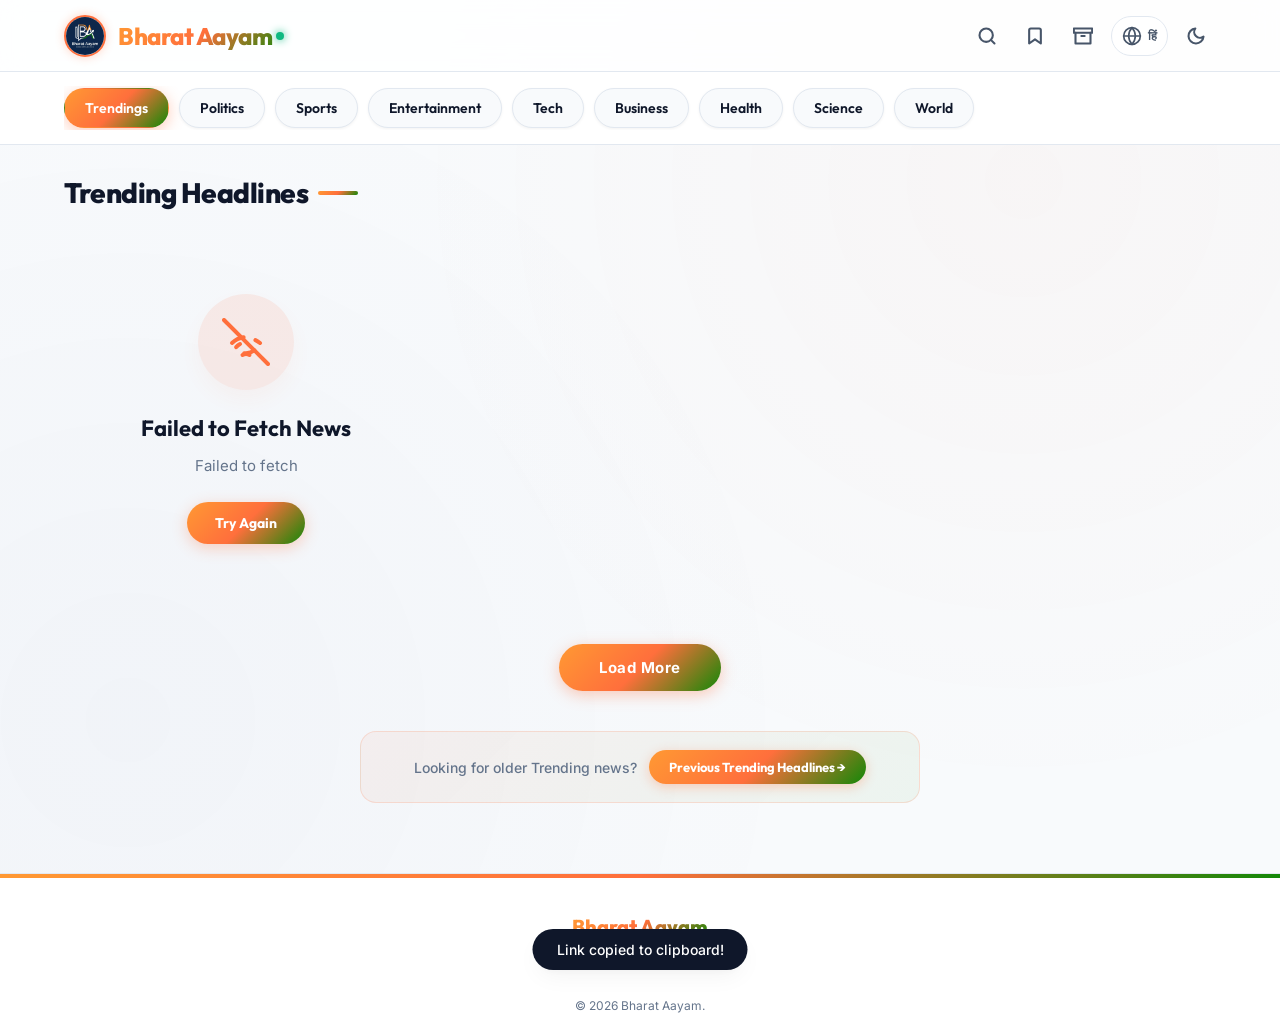
==== index.html @ f345673e "Initial website" ====
<!DOCTYPE html>
<html lang="en">
<head>
  <meta charset="UTF-8">
  <meta name="viewport" content="width=device-width, initial-scale=1.0">
  <title>Bharat Aayam - Real-time News Portal</title>
  
  <!-- SEO & Social Meta Tags -->
  <meta name="description" content="Get real-time, curated Indian news from Bharat Aayam. Stay updated on national politics, sports, entertainment, tech, business, and global events.">
  <meta name="keywords" content="Bharat Aayam, Indian news, politics, sports, entertainment, tech, business news, live updates, GNews">
  <meta name="author" content="Bharat Aayam">
  
  <!-- Open Graph / Facebook -->
  <meta property="og:type" content="website">
  <meta property="og:title" content="Bharat Aayam - Real-time News Portal">
  <meta property="og:description" content="Stay informed with real-time news across politics, sports, entertainment, technology, and business.">
  <meta property="og:image" content="./logo.png">
  
  <!-- Twitter -->
  <meta property="twitter:card" content="summary_large_image">
  <meta property="twitter:title" content="Bharat Aayam - Real-time News Portal">
  <meta property="twitter:description" content="Stay informed with real-time news across politics, sports, entertainment, technology, and business.">
  <meta property="twitter:image" content="./logo.png">
  
  <!-- Fonts -->
  <link rel="preconnect" href="https://fonts.googleapis.com">
  <link rel="preconnect" href="https://fonts.gstatic.com" crossorigin>
  <link href="https://fonts.googleapis.com/css2?family=Inter:wght@300;400;500;600;700&family=Outfit:wght@400;500;600;700;800&display=swap" rel="stylesheet">

  <!-- External Stylesheet -->
  <link rel="stylesheet" href="style.css">

</head>
<body>

  <!-- Header Section -->
  <header id="main-header">
    <div class="container header-content">
      <a href="#" class="logo-link" onclick="resetToHome(event)">
        <div class="logo-wrapper">
          <img src="./logo.png" alt="Bharat Aayam Logo" class="logo-img" id="brand-logo-img" onerror="handleLogoError()">
          <div class="logo-fallback" id="brand-logo-fallback">BA</div>
        </div>
        <h1 class="brand-title">Bharat Aayam<span class="pulse-dot"></span></h1>
      </a>
      
      <div class="nav-controls">
        <!-- Search Toggle -->
        <button class="control-btn" id="search-toggle-btn" aria-label="Toggle Search">
          <svg viewBox="0 0 24 24" width="20" height="20" fill="none" stroke="currentColor" stroke-width="2.5" stroke-linecap="round" stroke-linejoin="round">
            <circle cx="11" cy="11" r="8"></circle>
            <line x1="21" y1="21" x2="16.65" y2="16.65"></line>
          </svg>
        </button>

        <!-- Bookmarks Toggle -->
        <button class="control-btn" id="bookmark-toggle-btn" aria-label="Show Bookmarked Articles">
          <svg viewBox="0 0 24 24" width="20" height="20" fill="none" stroke="currentColor" stroke-width="2.5" stroke-linecap="round" stroke-linejoin="round">
            <path d="M19 21l-7-5-7 5V5a2 2 0 0 1 2-2h10a2 2 0 0 1 2 2z"></path>
          </svg>
        </button>

        <!-- Archive Toggle -->
        <button class="control-btn" id="archive-nav-btn" onclick="openArchive()" aria-label="Open Archive" title="Open Archive">
          <svg viewBox="0 0 24 24" width="20" height="20" fill="none" stroke="currentColor" stroke-width="2.5" stroke-linecap="round" stroke-linejoin="round">
            <polyline points="21 8 21 21 3 21 3 8"></polyline>
            <rect x="1" y="3" width="22" height="5"></rect>
            <line x1="10" y1="12" x2="14" y2="12"></line>
          </svg>
        </button>

        <!-- Language Translator Switcher Toggle -->
        <button class="control-btn lang-btn" id="lang-toggle-btn" aria-label="Toggle Language" title="Translate to Hindi">
          <svg viewBox="0 0 24 24" width="20" height="20" fill="none" stroke="currentColor" stroke-width="2" stroke-linecap="round" stroke-linejoin="round">
            <circle cx="12" cy="12" r="10"></circle>
            <line x1="2" y1="12" x2="22" y2="12"></line>
            <path d="M12 2a15.3 15.3 0 0 1 4 10 15.3 15.3 0 0 1-4 10 15.3 15.3 0 0 1-4-10 15.3 15.3 0 0 1 4-10z"></path>
          </svg>
          <span id="lang-toggle-text">हिं</span>
        </button>

        <!-- Dark/Light Theme Toggle -->
        <button class="control-btn theme-toggle" id="theme-toggle-btn" aria-label="Toggle Theme">
          <!-- Light Mode Icon (Sun) -->
          <svg class="sun-icon" viewBox="0 0 24 24" width="20" height="20" fill="none" stroke="currentColor" stroke-width="2.5" stroke-linecap="round" stroke-linejoin="round" style="display: none;">
            <circle cx="12" cy="12" r="5"></circle>
            <line x1="12" y1="1" x2="12" y2="3"></line>
            <line x1="12" y1="21" x2="12" y2="23"></line>
            <line x1="4.22" y1="4.22" x2="5.64" y2="5.64"></line>
            <line x1="18.36" y1="18.36" x2="19.78" y2="19.78"></line>
            <line x1="1" y1="12" x2="3" y2="12"></line>
            <line x1="21" y1="12" x2="23" y2="12"></line>
            <line x1="4.22" y1="19.78" x2="5.64" y2="18.36"></line>
            <line x1="18.36" y1="5.64" x2="19.78" y2="4.22"></line>
          </svg>
          <!-- Dark Mode Icon (Moon) -->
          <svg class="moon-icon" viewBox="0 0 24 24" width="20" height="20" fill="none" stroke="currentColor" stroke-width="2.5" stroke-linecap="round" stroke-linejoin="round">
            <path d="M21 12.79A9 9 0 1 1 11.21 3 7 7 0 0 0 21 12.79z"></path>
          </svg>
        </button>
      </div>
    </div>
  </header>

  <!-- Expandable Search Bar Drawer -->
  <div class="search-drawer" id="search-drawer">
    <div class="container search-container">
      <div class="search-input-wrapper">
        <svg viewBox="0 0 24 24" width="18" height="18" fill="none" stroke="currentColor" stroke-width="2" stroke-linecap="round" stroke-linejoin="round">
          <circle cx="11" cy="11" r="8"></circle>
          <line x1="21" y1="21" x2="16.65" y2="16.65"></line>
        </svg>
        <input type="text" class="search-input" id="search-field" placeholder="Search news by title or content...">
        <button class="clear-search-btn" id="clear-search-btn" aria-label="Clear Search">
          <svg viewBox="0 0 24 24" width="18" height="18" fill="none" stroke="currentColor" stroke-width="2.5" stroke-linecap="round" stroke-linejoin="round">
            <line x1="18" y1="6" x2="6" y2="18"></line>
            <line x1="6" y1="6" x2="18" y2="18"></line>
          </svg>
        </button>
      </div>
    </div>
  </div>

  <!-- Horizontal Scrollable Category Bar -->
  <section class="category-section">
    <div class="container category-bar-wrapper" id="category-bar-wrapper">
      <div class="category-bar" id="category-bar">
        <button class="category-btn active" data-category="national">
          Trendings
        </button>
        <button class="category-btn" data-category="politics">
          Politics
        </button>
        <button class="category-btn" data-category="sports">
          Sports
        </button>
        <button class="category-btn" data-category="entertainment">
          Entertainment
        </button>
        <button class="category-btn" data-category="tech">
          Tech
        </button>
        <button class="category-btn" data-category="business">
          Business
        </button>
        <button class="category-btn" data-category="health">
          Health
        </button>
        <button class="category-btn" data-category="science">
          Science
        </button>
        <button class="category-btn" data-category="world">
          World
        </button>
      </div>
    </div>
  </section>

  <!-- Offline Connection Banner -->
  <div class="offline-banner" id="offline-banner">
    <svg viewBox="0 0 24 24" width="18" height="18" fill="none" stroke="currentColor" stroke-width="2.5" stroke-linecap="round" stroke-linejoin="round">
      <line x1="1" y1="1" x2="23" y2="23"></line>
      <path d="M16.72 11.06A10.94 10.94 0 0 1 19 12.5"></path>
      <path d="M5 12.5a10.94 10.94 0 0 1 5.83-2.84"></path>
      <path d="M7.07 14.57a7.43 7.43 0 0 1 1.95-1.57"></path>
      <path d="M16.24 16.24a7.4 7.4 0 0 1-5.12 1.35"></path>
      <path d="M10.25 18.5a3.63 3.63 0 0 1 3.5 0"></path>
    </svg>
    <span>Internet disconnected. Showing cached news.</span>
    <button onclick="checkConnectionRetry()">Retry</button>
  </div>

  <!-- Main News Content -->
  <main>
    <div class="container">
      <!-- Section Title & Counter -->
      <div class="section-header">
        <h2 class="section-title" id="section-title">Trending Headlines</h2>
        <span class="article-count" id="article-count" style="display: none;">0 Articles</span>
      </div>

      <!-- News Cards Display Grid -->
      <div class="news-grid" id="news-grid">
        <!-- Rendered articles or Skeletons go here dynamically -->
      </div>

      <!-- Load More Button Container -->
      <div class="load-more-container" id="load-more-container" style="display: flex; justify-content: center; margin-top: 40px; margin-bottom: 40px; width: 100%;">
        <button id="load-more-btn" style="padding: 14px 40px; background: var(--gradient-brand); color: #fff; border: none; border-radius: 30px; font-size: 15px; font-weight: 700; font-family: var(--font-body); cursor: pointer; box-shadow: 0 4px 15px rgba(255,111,60,0.35); transition: transform 0.2s, box-shadow 0.2s; letter-spacing: 0.5px;"
          onmouseover="this.style.transform='translateY(-2px)';this.style.boxShadow='0 8px 25px rgba(255,111,60,0.45)'"
          onmouseout="this.style.transform='translateY(0)';this.style.boxShadow='0 4px 15px rgba(255,111,60,0.35)'">
          🔄 Load More Articles
        </button>
      </div>

      <!-- Previous Headlines / Archive Link Banner -->
      <div class="archive-link-banner" id="archive-link-banner">
        <p>Looking for older news?</p>
        <button class="archive-open-btn" onclick="openArchive()" id="archive-open-btn">
          View Previous Headlines &rarr;
        </button>
      </div>

    </div>
  </main>

  <!-- Floating Scroll To Top Button -->
  <button id="scroll-to-top" class="scroll-to-top-btn" aria-label="Scroll to Top">
    <svg class="progress-ring" width="52" height="52">
      <!-- Outer/background track -->
      <circle class="progress-ring__circle-bg" stroke="var(--border-color)" stroke-width="3" fill="transparent" r="22" cx="26" cy="26"></circle>
      <!-- Foreground indicator -->
      <circle class="progress-ring__circle" stroke="var(--primary)" stroke-width="3" fill="transparent" r="22" cx="26" cy="26" id="progress-indicator"></circle>
    </svg>
    <span class="arrow-icon">↑</span>
  </button>

  <!-- Archive Full-Page Overlay -->
  <div class="archive-overlay" id="archive-overlay">
    <!-- Archive Header -->
    <div class="archive-header">
      <div class="archive-header-left">
        <h2>News Archive</h2>
        <p id="archive-header-subtitle">Browse all previously collected headlines</p>
      </div>
      <button class="archive-close-btn" onclick="closeArchive()" aria-label="Close Archive">&times;</button>
    </div>

    <!-- Archive Search Bar -->
    <div class="archive-search-bar">
      <div class="archive-search-wrapper">
        <svg viewBox="0 0 24 24" width="16" height="16" fill="none" stroke="currentColor" stroke-width="2.5" stroke-linecap="round" stroke-linejoin="round">
          <circle cx="11" cy="11" r="8"/>
          <line x1="21" y1="21" x2="16.65" y2="16.65"/>
        </svg>
        <input type="text" class="archive-search-input" id="archive-search-input"
          placeholder="Search all headlines by title, source, or category..."
          oninput="onArchiveSearch(this.value)">
      </div>
    </div>

    <!-- Archive Body -->
    <div class="archive-body">
      <!-- Left Sidebar: date navigator -->
      <div class="archive-sidebar" id="archive-sidebar">
        <!-- Populated by JS -->
      </div>

      <!-- Right Panel: articles for selected date -->
      <div class="archive-articles-panel" id="archive-articles-panel">
        <div class="archive-empty">
          <svg viewBox="0 0 24 24" width="32" height="32" fill="none" stroke="var(--text-muted)" stroke-width="2" stroke-linecap="round" stroke-linejoin="round" style="margin-bottom: 8px;">
            <rect x="3" y="4" width="18" height="18" rx="2" ry="2"></rect>
            <line x1="16" y1="2" x2="16" y2="6"></line>
            <line x1="8" y1="2" x2="8" y2="6"></line>
            <line x1="3" y1="10" x2="21" y2="10"></line>
          </svg>
          <span>Select a date from the left to view headlines</span>
        </div>
      </div>
    </div>
  </div>

  <!-- Toast Notification Message Container -->
  <div class="toast-container" id="toast">
    <span id="toast-message">Link copied to clipboard!</span>
  </div>

  <!-- Footer Section -->
  <footer>
    <div class="container footer-content">
      <div class="footer-logo">Bharat Aayam</div>
      <p class="footer-links">
        <a href="#" onclick="resetToHome(event)" id="footer-link-home">Home</a>
        <a href="#" onclick="showBookmarksOnly()" id="footer-link-bookmarks">Bookmarks</a>
      </p>
      <div class="copyright">
        &copy; 2026 Bharat Aayam.
      </div>
    </div>
  </footer>

  <!-- Web Application Scripts -->
  <script src="script.js"></script>
</body>
</html>
---- style.css ----
/* CSS variables for clean design system */
:root {
  --primary: #FF6F3C;
  --primary-hover: #E05626;
  --primary-rgb: 255, 111, 60;
  
  --secondary: #1E3A8A;
  --secondary-rgb: 30, 58, 138;
  
  --accent: #10B981;
  --accent-rgb: 16, 185, 129;
  
  /* Colors */
  --bg-app: #F8FAFC;
  --bg-card: #FFFFFF;
  --bg-header: rgba(255, 255, 255, 0.85);
  --text-main: #0F172A;
  --text-muted: #64748B;
  --border-color: #E2E8F0;
  --icon-color: #475569;
  
  /* Shadow utilities */
  --shadow-sm: 0 1px 3px rgba(0, 0, 0, 0.05);
  --shadow-md: 0 4px 6px -1px rgba(0, 0, 0, 0.05), 0 2px 4px -1px rgba(0, 0, 0, 0.03);
  --shadow-lg: 0 10px 25px -5px rgba(0, 0, 0, 0.05), 0 8px 10px -6px rgba(0, 0, 0, 0.03);
  --shadow-card-hover: 0 20px 25px -5px rgba(255, 111, 60, 0.1), 0 10px 10px -5px rgba(0, 0, 0, 0.04);
  --shadow-sticky: 0 4px 20px rgba(0, 0, 0, 0.03);
  
  /* Styling settings */
  --card-radius: 20px;
  --font-heading: 'Outfit', sans-serif;
  --font-body: 'Inter', sans-serif;
  --transition-speed: 0.3s;
  --header-height: 72px;
  
  /* Gradients */
  --gradient-brand: linear-gradient(135deg, #FF9933 0%, #FF6F3C 50%, #138808 100%);
}

[data-theme="dark"] {
  --bg-app: #0B0F19;
  --bg-card: #131B2E;
  --bg-header: rgba(19, 27, 46, 0.85);
  --text-main: #F1F5F9;
  --text-muted: #94A3B8;
  --border-color: #1E293B;
  --icon-color: #94A3B8;
  
  --shadow-sm: 0 1px 3px rgba(0, 0, 0, 0.3);
  --shadow-md: 0 4px 6px -1px rgba(0, 0, 0, 0.25), 0 2px 4px -1px rgba(0, 0, 0, 0.15);
  --shadow-lg: 0 10px 25px -5px rgba(0, 0, 0, 0.35), 0 8px 10px -6px rgba(0, 0, 0, 0.2);
  --shadow-card-hover: 0 20px 25px -5px rgba(255, 111, 60, 0.15), 0 10px 10px -5px rgba(0, 0, 0, 0.25);
  --shadow-sticky: 0 4px 20px rgba(0, 0, 0, 0.2);
}

/* Reset & Base Styles */
* {
  box-sizing: border-box;
  margin: 0;
  padding: 0;
}

html {
  scroll-behavior: smooth;
  font-family: var(--font-body);
  background-color: var(--bg-app);
  color: var(--text-main);
  transition: background-color var(--transition-speed);
  overflow-x: hidden;
}

body {
  min-height: 100vh;
  display: flex;
  flex-direction: column;
}

a {
  text-decoration: none;
  color: inherit;
}

button {
  background: none;
  border: none;
  font: inherit;
  cursor: pointer;
}

/* Layout Containers */
.container {
  max-width: 1200px;
  margin: 0 auto;
  padding: 0 24px;
  width: 100%;
}

/* Header Styling */
header {
  position: sticky;
  top: 0;
  height: var(--header-height);
  background-color: var(--bg-header);
  backdrop-filter: blur(12px);
  -webkit-backdrop-filter: blur(12px);
  border-bottom: 1px solid var(--border-color);
  z-index: 1000;
  transition: background-color var(--transition-speed), border-color var(--transition-speed);
  display: flex;
  align-items: center;
}

header.scrolled {
  box-shadow: var(--shadow-sticky);
}

.header-content {
  display: flex;
  justify-content: space-between;
  align-items: center;
  width: 100%;
}

.logo-link {
  display: flex;
  align-items: center;
  gap: 12px;
}

.logo-wrapper {
  position: relative;
  width: 42px;
  height: 42px;
}

.logo-img {
  width: 100%;
  height: 100%;
  border-radius: 50%;
  object-fit: cover;
  border: 2px solid var(--primary);
  box-shadow: 0 0 10px rgba(var(--primary-rgb), 0.3);
  animation: pulse-ring 2s infinite ease-in-out;
}

.logo-fallback {
  display: none;
  width: 100%;
  height: 100%;
  border-radius: 50%;
  background: var(--gradient-brand);
  color: white;
  align-items: center;
  justify-content: center;
  font-weight: 800;
  font-family: var(--font-heading);
  font-size: 18px;
  box-shadow: 0 0 10px rgba(var(--primary-rgb), 0.3);
  animation: pulse-ring 2s infinite ease-in-out;
}

@keyframes pulse-ring {
  0% { box-shadow: 0 0 0 0 rgba(var(--primary-rgb), 0.4); }
  70% { box-shadow: 0 0 0 8px rgba(var(--primary-rgb), 0); }
  100% { box-shadow: 0 0 0 0 rgba(var(--primary-rgb), 0); }
}

.brand-title {
  font-family: var(--font-heading);
  font-size: 24px;
  font-weight: 800;
  background: var(--gradient-brand);
  -webkit-background-clip: text;
  -webkit-text-fill-color: transparent;
  background-clip: text;
  letter-spacing: -0.5px;
  display: flex;
  align-items: center;
  gap: 4px;
}

.brand-title span.pulse-dot {
  width: 8px;
  height: 8px;
  background-color: var(--accent);
  border-radius: 50%;
  display: inline-block;
  box-shadow: 0 0 8px var(--accent);
  animation: heart-beat 1.5s infinite;
}

@keyframes heart-beat {
  0%, 100% { transform: scale(1); opacity: 0.5; }
  50% { transform: scale(1.4); opacity: 1; }
}

.nav-controls {
  display: flex;
  align-items: center;
  gap: 8px;
}

.control-btn {
  width: 40px;
  height: 40px;
  border-radius: 50%;
  display: flex;
  align-items: center;
  justify-content: center;
  color: var(--icon-color);
  transition: all var(--transition-speed);
  border: 1px solid transparent;
}

.control-btn:hover {
  background-color: var(--border-color);
  color: var(--text-main);
  transform: translateY(-2px);
}

.control-btn.active {
  background-color: rgba(var(--primary-rgb), 0.1);
  color: var(--primary);
  border-color: rgba(var(--primary-rgb), 0.2);
}

/* Dark Mode Toggle Sun/Moon Icon Animation */
.theme-toggle svg {
  transition: transform 0.5s cubic-bezier(0.4, 0, 0.2, 1);
}

.theme-toggle:hover svg {
  transform: rotate(45deg);
}

/* Search Bar Drawer */
.search-drawer {
  height: 0;
  overflow: hidden;
  background-color: var(--bg-card);
  border-bottom: 0 solid var(--border-color);
  transition: all 0.3s cubic-bezier(0.4, 0, 0.2, 1);
}

.search-drawer.open {
  height: 70px;
  border-bottom: 1px solid var(--border-color);
}

.search-container {
  display: flex;
  align-items: center;
  height: 100%;
  gap: 12px;
}

.search-input-wrapper {
  position: relative;
  flex-grow: 1;
  display: flex;
  align-items: center;
}

.search-input-wrapper svg {
  position: absolute;
  left: 16px;
  color: var(--text-muted);
}

.search-input {
  width: 100%;
  padding: 12px 16px 12px 48px;
  border-radius: 30px;
  border: 1px solid var(--border-color);
  background-color: var(--bg-app);
  color: var(--text-main);
  font-family: var(--font-body);
  font-size: 15px;
  transition: all var(--transition-speed);
  outline: none;
}

.search-input:focus {
  border-color: var(--primary);
  box-shadow: 0 0 0 3px rgba(var(--primary-rgb), 0.15);
  background-color: var(--bg-card);
}

.clear-search-btn {
  position: absolute;
  right: 16px;
  color: var(--text-muted);
  display: none;
}

.clear-search-btn.show {
  display: block;
}

.clear-search-btn:hover {
  color: var(--text-main);
}

/* Category Navigation Menu */
.category-section {
  background-color: var(--bg-card);
  border-bottom: 1px solid var(--border-color);
  padding: 14px 0;
  position: sticky;
  top: var(--header-height);
  z-index: 990;
  transition: background-color var(--transition-speed), border-color var(--transition-speed);
}

.category-bar-wrapper {
  position: relative;
  display: flex;
  align-items: center;
}

/* Smooth fading mask on edges for overflow */
.category-bar-wrapper::before,
.category-bar-wrapper::after {
  content: '';
  position: absolute;
  top: 0;
  bottom: 0;
  width: 40px;
  z-index: 2;
  pointer-events: none;
  transition: opacity 0.3s;
  opacity: 0;
}

.category-bar-wrapper::before {
  left: -2px;
  background: linear-gradient(to right, var(--bg-card) 20%, transparent);
}

.category-bar-wrapper::after {
  right: -2px;
  background: linear-gradient(to left, var(--bg-card) 20%, transparent);
}

.category-bar-wrapper.can-scroll-left::before {
  opacity: 1;
}

.category-bar-wrapper.can-scroll-right::after {
  opacity: 1;
}

.category-bar {
  display: flex;
  gap: 10px;
  overflow-x: auto;
  width: 100%;
  scrollbar-width: none; /* Firefox */
  -ms-overflow-style: none; /* IE 10+ */
  padding: 2px 0;
}

.category-bar::-webkit-scrollbar {
  display: none; /* Safari / Chrome */
}

.category-btn {
  padding: 10px 20px;
  border-radius: 30px;
  border: 1px solid var(--border-color);
  background: var(--bg-app);
  color: var(--text-main);
  font-family: var(--font-heading);
  font-size: 14px;
  font-weight: 600;
  cursor: pointer;
  transition: all var(--transition-speed) cubic-bezier(0.4, 0, 0.2, 1);
  white-space: nowrap;
  display: flex;
  align-items: center;
  gap: 8px;
  box-shadow: var(--shadow-sm);
}

.category-btn:hover {
  transform: translateY(-2px);
  box-shadow: var(--shadow-md);
  border-color: var(--primary);
  background-color: var(--bg-card);
}

.category-btn.active {
  background: var(--gradient-brand);
  color: #ffffff;
  border-color: transparent;
  box-shadow: 0 4px 15px rgba(var(--primary-rgb), 0.35);
}

/* Offline/Disconnected Warning Banner */
.offline-banner {
  background-color: #EF4444;
  color: white;
  text-align: center;
  padding: 10px 24px;
  font-size: 14px;
  font-weight: 500;
  display: flex;
  align-items: center;
  justify-content: center;
  gap: 10px;
  box-shadow: var(--shadow-md);
  position: sticky;
  top: calc(var(--header-height) + 70px);
  z-index: 980;
  transform: translateY(-100%);
  transition: transform 0.3s cubic-bezier(0.4, 0, 0.2, 1);
  height: 0;
  padding: 0;
  overflow: hidden;
}

.offline-banner.active {
  transform: translateY(0);
  height: auto;
  padding: 10px 24px;
}

.offline-banner button {
  background-color: rgba(255, 255, 255, 0.2);
  padding: 4px 12px;
  border-radius: 12px;
  color: white;
  font-size: 12px;
  font-weight: 600;
  border: 1px solid rgba(255, 255, 255, 0.4);
  transition: background var(--transition-speed);
}

.offline-banner button:hover {
  background-color: rgba(255, 255, 255, 0.3);
}

/* Main Container & Section Titles */
main {
  flex-grow: 1;
  padding: 30px 0 60px 0;
}

.section-header {
  display: flex;
  justify-content: space-between;
  align-items: center;
  margin-bottom: 24px;
}

.section-title {
  font-family: var(--font-heading);
  font-size: 28px;
  font-weight: 800;
  letter-spacing: -0.5px;
  display: flex;
  align-items: center;
  gap: 10px;
}

.section-title::after {
  content: '';
  display: inline-block;
  width: 40px;
  height: 4px;
  background: var(--gradient-brand);
  border-radius: 2px;
}

.article-count {
  font-size: 14px;
  color: var(--text-muted);
  font-weight: 500;
  background-color: var(--border-color);
  padding: 4px 12px;
  border-radius: 20px;
  transition: background var(--transition-speed);
}

/* News Grid & Card Styles */
.news-grid {
  display: grid;
  grid-template-columns: repeat(auto-fill, minmax(320px, 1fr));
  gap: 30px;
}

.news-card {
  background-color: var(--bg-card);
  border-radius: var(--card-radius);
  overflow: hidden;
  box-shadow: var(--shadow-md);
  border: 1px solid var(--border-color);
  transition: all var(--transition-speed) cubic-bezier(0.175, 0.885, 0.32, 1.275);
  display: flex;
  flex-direction: column;
  height: 100%;
  opacity: 0;
  transform: translateY(20px);
  animation: fade-in-up 0.5s cubic-bezier(0.4, 0, 0.2, 1) forwards;
}

@keyframes fade-in-up {
  to {
    opacity: 1;
    transform: translateY(0);
  }
}

.news-card:hover {
  transform: translateY(-8px);
  box-shadow: var(--shadow-card-hover);
  border-color: rgba(var(--primary-rgb), 0.25);
}

.card-image-wrapper {
  position: relative;
  width: 100%;
  aspect-ratio: 16/9;
  background-color: var(--border-color);
  overflow: hidden;
}

.card-image-wrapper::before {
  content: '';
  position: absolute;
  top: 0;
  left: 0;
  width: 100%;
  height: 100%;
  background: linear-gradient(90deg, transparent, rgba(255, 255, 255, 0.2), transparent);
  transform: translateX(-100%);
  animation: image-skeleton-shimmer 1.5s infinite;
  z-index: 1;
}

@keyframes image-skeleton-shimmer {
  100% { transform: translateX(100%); }
}

.news-img {
  width: 100%;
  height: 100%;
  object-fit: cover;
  opacity: 0;
  filter: blur(10px);
  transition: opacity 0.5s ease-out, filter 0.5s ease-out, transform 0.5s ease-out;
  z-index: 2;
  position: relative;
}

.news-img.loaded {
  opacity: 1;
  filter: blur(0);
}

.news-card:hover .news-img.loaded {
  transform: scale(1.06);
}

.news-img-fallback {
  position: absolute;
  top: 0;
  left: 0;
  width: 100%;
  height: 100%;
  display: flex;
  align-items: center;
  justify-content: center;
  z-index: 1;
}

.card-badge {
  position: absolute;
  top: 14px;
  left: 14px;
  background: var(--bg-card);
  color: var(--primary);
  padding: 6px 12px;
  border-radius: 30px;
  font-size: 11px;
  font-weight: 700;
  text-transform: uppercase;
  letter-spacing: 0.5px;
  box-shadow: var(--shadow-sm);
  z-index: 3;
  border: 1px solid var(--border-color);
  transition: background-color var(--transition-speed), color var(--transition-speed);
}

.bookmark-btn {
  position: absolute;
  top: 14px;
  right: 14px;
  width: 36px;
  height: 36px;
  border-radius: 50%;
  background: var(--bg-card);
  color: var(--text-muted);
  display: flex;
  align-items: center;
  justify-content: center;
  box-shadow: var(--shadow-md);
  z-index: 3;
  transition: all var(--transition-speed);
  border: 1px solid var(--border-color);
}

.bookmark-btn:hover {
  transform: scale(1.1);
  color: var(--primary);
  box-shadow: var(--shadow-lg);
}

.bookmark-btn.active {
  color: var(--primary);
  border-color: rgba(var(--primary-rgb), 0.2);
}

.bookmark-btn svg path {
  transition: fill var(--transition-speed), stroke var(--transition-speed);
}

.bookmark-btn.active svg path {
  fill: var(--primary);
  stroke: var(--primary);
}

.card-content {
  padding: 20px;
  display: flex;
  flex-direction: column;
  flex-grow: 1;
}

.card-meta {
  display: flex;
  justify-content: space-between;
  align-items: center;
  margin-bottom: 12px;
  font-size: 12px;
  color: var(--text-muted);
  font-weight: 500;
}

.card-date {
  display: flex;
  align-items: center;
  gap: 6px;
}

.share-btn {
  color: var(--text-muted);
  transition: color var(--transition-speed), transform var(--transition-speed);
  display: flex;
  align-items: center;
  justify-content: center;
  padding: 4px;
  border-radius: 4px;
}

.share-btn:hover {
  color: var(--primary);
  transform: scale(1.15);
}

.card-title {
  font-family: var(--font-heading);
  font-size: 18px;
  font-weight: 700;
  line-height: 1.4;
  margin-bottom: 10px;
  color: var(--text-main);
  display: -webkit-box;
  -webkit-line-clamp: 2;
  line-clamp: 2;
  -webkit-box-orient: vertical;
  overflow: hidden;
  height: 50px; /* limits to 2 lines visual height roughly */
  transition: color var(--transition-speed);
}

.news-card:hover .card-title {
  color: var(--primary);
}

.card-desc {
  font-size: 14px;
  line-height: 1.6;
  color: var(--text-muted);
  margin-bottom: 20px;
  display: -webkit-box;
  -webkit-line-clamp: 3;
  line-clamp: 3;
  -webkit-box-orient: vertical;
  overflow: hidden;
  flex-grow: 1;
}

.read-more-btn {
  display: flex;
  align-items: center;
  justify-content: space-between;
  padding: 12px 20px;
  border-radius: 30px;
  background-color: var(--bg-app);
  border: 1px solid var(--border-color);
  color: var(--text-main);
  font-family: var(--font-heading);
  font-size: 13px;
  font-weight: 700;
  transition: all var(--transition-speed) cubic-bezier(0.4, 0, 0.2, 1);
}

.read-more-btn svg {
  transition: transform var(--transition-speed);
  color: var(--primary);
}

.read-more-btn:hover {
  background: var(--gradient-brand);
  color: white;
  border-color: transparent;
  box-shadow: 0 4px 12px rgba(var(--primary-rgb), 0.25);
}

.read-more-btn:hover svg {
  transform: translateX(4px);
  color: white;
}

/* Skeleton Loading State Card */
.skeleton-card {
  background-color: var(--bg-card);
  border-radius: var(--card-radius);
  border: 1px solid var(--border-color);
  overflow: hidden;
  height: 420px;
  display: flex;
  flex-direction: column;
}

.skeleton-image {
  width: 100%;
  aspect-ratio: 16/9;
  background: linear-gradient(90deg, var(--border-color) 25%, var(--bg-app) 50%, var(--border-color) 75%);
  background-size: 200% 100%;
  animation: shimmer 1.5s infinite;
}

.skeleton-content {
  padding: 20px;
  flex-grow: 1;
  display: flex;
  flex-direction: column;
  gap: 16px;
}

.skeleton-line {
  height: 14px;
  background: linear-gradient(90deg, var(--border-color) 25%, var(--bg-app) 50%, var(--border-color) 75%);
  background-size: 200% 100%;
  animation: shimmer 1.5s infinite;
  border-radius: 4px;
}

.skeleton-title {
  height: 24px;
  width: 90%;
}

.skeleton-title-2 {
  height: 24px;
  width: 70%;
}

.skeleton-desc-1 { width: 100%; height: 12px; }
.skeleton-desc-2 { width: 95%; height: 12px; }
.skeleton-desc-3 { width: 60%; height: 12px; }

.skeleton-btn {
  height: 42px;
  border-radius: 30px;
  width: 100%;
  margin-top: auto;
}

@keyframes shimmer {
  0% { background-position: 200% 0; }
  100% { background-position: -200% 0; }
}

/* Empty / Fail Fallback State */
.fallback-state {
  text-align: center;
  padding: 60px 24px;
  display: flex;
  flex-direction: column;
  align-items: center;
  max-width: 480px;
  margin: 0 auto;
  animation: fade-in-up 0.5s cubic-bezier(0.4, 0, 0.2, 1);
}

.fallback-icon {
  width: 96px;
  height: 96px;
  border-radius: 50%;
  background-color: rgba(var(--primary-rgb), 0.1);
  color: var(--primary);
  display: flex;
  align-items: center;
  justify-content: center;
  margin-bottom: 24px;
  box-shadow: 0 10px 20px rgba(var(--primary-rgb), 0.05);
}

.fallback-state h3 {
  font-family: var(--font-heading);
  font-size: 22px;
  font-weight: 700;
  margin-bottom: 12px;
}

.fallback-state p {
  color: var(--text-muted);
  font-size: 15px;
  line-height: 1.6;
  margin-bottom: 24px;
}

.retry-btn {
  background: var(--gradient-brand);
  color: white;
  padding: 12px 28px;
  border-radius: 30px;
  font-family: var(--font-heading);
  font-size: 14px;
  font-weight: 700;
  box-shadow: 0 4px 15px rgba(var(--primary-rgb), 0.3);
  transition: all var(--transition-speed);
}

.retry-btn:hover {
  transform: translateY(-2px);
  box-shadow: 0 6px 20px rgba(var(--primary-rgb), 0.4);
}

/* Floating Scroll To Top Button with Scroll Progress ring */
.scroll-to-top-btn {
  position: fixed;
  bottom: 30px;
  right: 30px;
  width: 52px;
  height: 52px;
  border-radius: 50%;
  background: var(--bg-card);
  border: none;
  box-shadow: var(--shadow-lg);
  cursor: pointer;
  display: flex;
  align-items: center;
  justify-content: center;
  opacity: 0;
  visibility: hidden;
  transform: translateY(20px) scale(0.8);
  transition: all 0.4s cubic-bezier(0.175, 0.885, 0.32, 1.275);
  z-index: 999;
}

.scroll-to-top-btn.visible {
  opacity: 1;
  visibility: visible;
  transform: translateY(0) scale(1);
}

.scroll-to-top-btn:hover {
  transform: translateY(-5px) scale(1.05);
  box-shadow: 0 15px 30px rgba(var(--primary-rgb), 0.25);
}

.progress-ring {
  position: absolute;
  top: 0;
  left: 0;
  transform: rotate(-90deg);
}

.progress-ring__circle-bg {
  transition: stroke var(--transition-speed);
}

.progress-ring__circle {
  stroke-dasharray: 138.2; /* 2 * PI * r = 2 * 3.14159 * 22 = 138.2 */
  stroke-dashoffset: 138.2;
  transition: stroke-dashoffset 0.1s, stroke var(--transition-speed);
  stroke-linecap: round;
}

.arrow-icon {
  font-size: 22px;
  color: var(--text-main);
  transition: transform var(--transition-speed), color var(--transition-speed);
  z-index: 2;
}

.scroll-to-top-btn:hover .arrow-icon {
  transform: translateY(-3px);
  color: var(--primary);
}

/* Toast Notifications */
.toast-container {
  position: fixed;
  bottom: 30px;
  left: 50%;
  transform: translateX(-50%) translateY(100px);
  background-color: var(--text-main);
  color: var(--bg-card);
  padding: 12px 24px;
  border-radius: 30px;
  font-size: 14px;
  font-weight: 500;
  box-shadow: var(--shadow-lg);
  z-index: 10000;
  transition: transform 0.35s cubic-bezier(0.175, 0.885, 0.32, 1.275);
  display: flex;
  align-items: center;
  gap: 8px;
}

.toast-container.show {
  transform: translateX(-50%) translateY(0);
}

/* Footer Styling */
footer {
  background-color: var(--bg-card);
  border-top: 1px solid var(--border-color);
  padding: 40px 0 20px 0;
  text-align: center;
  transition: background-color var(--transition-speed), border-color var(--transition-speed);
  position: relative;
}

footer::before {
  content: '';
  position: absolute;
  top: 0;
  left: 0;
  right: 0;
  height: 4px;
  background: var(--gradient-brand);
}

.footer-content {
  display: flex;
  flex-direction: column;
  align-items: center;
  gap: 16px;
}

.footer-logo {
  display: flex;
  align-items: center;
  gap: 8px;
  font-family: var(--font-heading);
  font-weight: 800;
  font-size: 20px;
  background: var(--gradient-brand);
  -webkit-background-clip: text;
  -webkit-text-fill-color: transparent;
  background-clip: text;
}

.footer-links {
  display: flex;
  gap: 20px;
  font-size: 14px;
  color: var(--text-muted);
}

.footer-links a:hover {
  color: var(--primary);
}

.copyright {
  font-size: 12px;
  color: var(--text-muted);
  margin-top: 10px;
}

/* Responsive adjustments */
@media (max-width: 768px) {
  .brand-title {
    font-size: 20px;
  }
  
  .logo-wrapper {
    width: 36px;
    height: 36px;
  }
  
  .section-title {
    font-size: 22px;
  }
  
  main {
    padding: 20px 0 40px 0;
  }
  
  .news-grid {
    grid-template-columns: 1fr;
    gap: 20px;
  }

  .scroll-to-top-btn {
    bottom: 20px;
    right: 20px;
    width: 44px;
    height: 44px;
  }
  .progress-ring {
    width: 44px;
    height: 44px;
  }
  .progress-ring__circle, .progress-ring__circle-bg {
    r: 18px;
    cx: 22;
    cy: 22;
    stroke-dasharray: 125.6; /* 2 * PI * 18 = 113.1? Wait, r=18, cx/cy=22. 2*PI*18=113 */
  }
  
  .category-section {
    padding: 10px 0;
  }
  
  .category-btn {
    padding: 8px 16px;
    font-size: 13px;
  }
}

/* Translation Button specific styles */
.control-btn.lang-btn {
  width: auto;
  padding: 0 10px;
  gap: 6px;
  border-radius: 20px;
  background-color: var(--bg-card);
  border: 1px solid var(--border-color);
  font-size: 12px;
  font-weight: 700;
  font-family: var(--font-heading);
  display: flex;
  align-items: center;
  transition: all var(--transition-speed) cubic-bezier(0.4, 0, 0.2, 1);
}

.control-btn.lang-btn:hover {
  border-color: var(--primary);
  color: var(--primary);
  transform: translateY(-2px);
  box-shadow: var(--shadow-sm);
}

.control-btn.lang-btn.active {
  background-color: rgba(var(--primary-rgb), 0.1);
  color: var(--primary);
  border-color: rgba(var(--primary-rgb), 0.2);
}

/* Modern scrollbar and card shadow polish */
.news-card {
  transition: transform 0.4s cubic-bezier(0.165, 0.84, 0.44, 1), 
              box-shadow 0.4s cubic-bezier(0.165, 0.84, 0.44, 1), 
              border-color 0.4s ease;
}

.news-card:hover {
  transform: translateY(-6px) scale(1.008);
  box-shadow: 0 20px 35px rgba(var(--primary-rgb), 0.08), 0 10px 20px rgba(0, 0, 0, 0.03);
}

/* Subtle body background decoration for premium UI feel */
body::before {
  content: '';
  position: fixed;
  top: 0;
  left: 0;
  width: 100vw;
  height: 100vh;
  background: radial-gradient(circle at 80% 20%, rgba(var(--primary-rgb), 0.03) 0%, transparent 50%),
              radial-gradient(circle at 10% 80%, rgba(30, 58, 138, 0.03) 0%, transparent 50%);
  pointer-events: none;
  z-index: -1;
}

/* ── Archive Link Banner ───────────────────────────────── */
.archive-link-banner {
  display: flex;
  align-items: center;
  justify-content: center;
  gap: 12px;
  margin: 36px auto 10px;
  padding: 18px 28px;
  background: linear-gradient(135deg, rgba(var(--primary-rgb),0.06) 0%, rgba(19,136,8,0.05) 100%);
  border: 1px solid rgba(var(--primary-rgb), 0.18);
  border-radius: 16px;
  max-width: 560px;
  width: 100%;
}

.archive-link-banner p {
  font-size: 14px;
  color: var(--text-muted);
  font-weight: 500;
  margin: 0;
}

.archive-open-btn {
  display: inline-flex;
  align-items: center;
  gap: 6px;
  padding: 9px 20px;
  background: var(--gradient-brand);
  color: #fff;
  border: none;
  border-radius: 30px;
  font-size: 13px;
  font-weight: 700;
  font-family: var(--font-heading);
  cursor: pointer;
  white-space: nowrap;
  transition: transform 0.2s, box-shadow 0.2s;
  box-shadow: 0 3px 12px rgba(var(--primary-rgb), 0.3);
}

.archive-open-btn:hover {
  transform: translateY(-2px);
  box-shadow: 0 6px 18px rgba(var(--primary-rgb), 0.4);
}

/* ── Archive Full-Page Overlay ─────────────────────────── */
.archive-overlay {
  position: fixed;
  inset: 0;
  z-index: 2000;
  background: var(--bg-app);
  display: flex;
  flex-direction: column;
  transform: translateX(100%);
  transition: transform 0.4s cubic-bezier(0.4, 0, 0.2, 1);
  overflow: hidden;
}

.archive-overlay.open {
  transform: translateX(0);
}

.archive-header {
  display: flex;
  align-items: center;
  justify-content: space-between;
  padding: 18px 28px;
  background: var(--bg-card);
  border-bottom: 1px solid var(--border-color);
  flex-shrink: 0;
}

.archive-header-left {
  display: flex;
  flex-direction: column;
  gap: 2px;
}

.archive-header-left h2 {
  font-family: var(--font-heading);
  font-size: 20px;
  font-weight: 800;
  background: var(--gradient-brand);
  -webkit-background-clip: text;
  -webkit-text-fill-color: transparent;
  background-clip: text;
}

.archive-header-left p {
  font-size: 12px;
  color: var(--text-muted);
}

.archive-close-btn {
  width: 40px;
  height: 40px;
  border-radius: 50%;
  display: flex;
  align-items: center;
  justify-content: center;
  color: var(--icon-color);
  border: 1px solid var(--border-color);
  transition: all var(--transition-speed);
  font-size: 20px;
  background: none;
  cursor: pointer;
}

.archive-close-btn:hover {
  background: var(--border-color);
  color: var(--text-main);
}

/* Archive search */
.archive-search-bar {
  padding: 14px 28px;
  background: var(--bg-card);
  border-bottom: 1px solid var(--border-color);
  flex-shrink: 0;
}

.archive-search-input {
  width: 100%;
  padding: 10px 18px 10px 44px;
  border-radius: 30px;
  border: 1px solid var(--border-color);
  background: var(--bg-app);
  color: var(--text-main);
  font-family: var(--font-body);
  font-size: 14px;
  outline: none;
  transition: all var(--transition-speed);
  position: relative;
}

.archive-search-input:focus {
  border-color: var(--primary);
  box-shadow: 0 0 0 3px rgba(var(--primary-rgb), 0.12);
}

.archive-search-wrapper {
  position: relative;
}

.archive-search-wrapper svg {
  position: absolute;
  left: 14px;
  top: 50%;
  transform: translateY(-50%);
  color: var(--text-muted);
  pointer-events: none;
}

/* Archive body: two-column on desktop */
.archive-body {
  display: flex;
  flex: 1;
  overflow: hidden;
}

/* Left sidebar: date list */
.archive-sidebar {
  width: 260px;
  flex-shrink: 0;
  overflow-y: auto;
  border-right: 1px solid var(--border-color);
  padding: 16px 0;
}

.archive-month-group {
  margin-bottom: 8px;
}

.archive-month-label {
  font-size: 11px;
  font-weight: 700;
  letter-spacing: 1px;
  text-transform: uppercase;
  color: var(--text-muted);
  padding: 8px 20px 4px;
}

.archive-day-btn {
  display: flex;
  align-items: center;
  justify-content: space-between;
  width: 100%;
  padding: 10px 20px;
  font-size: 14px;
  font-weight: 500;
  color: var(--text-main);
  background: none;
  border: none;
  cursor: pointer;
  transition: all 0.2s;
  text-align: left;
  gap: 8px;
}

.archive-day-btn:hover {
  background: rgba(var(--primary-rgb), 0.06);
  color: var(--primary);
}

.archive-day-btn.active {
  background: rgba(var(--primary-rgb), 0.1);
  color: var(--primary);
  font-weight: 700;
  border-right: 3px solid var(--primary);
}

.archive-day-count {
  font-size: 11px;
  background: var(--border-color);
  color: var(--text-muted);
  padding: 2px 7px;
  border-radius: 20px;
  font-weight: 600;
  min-width: 24px;
  text-align: center;
}

/* Right panel: articles */
.archive-articles-panel {
  flex: 1;
  overflow-y: auto;
  padding: 24px 28px;
}

.archive-articles-panel h3 {
  font-family: var(--font-heading);
  font-size: 16px;
  font-weight: 700;
  color: var(--text-main);
  margin-bottom: 20px;
  padding-bottom: 12px;
  border-bottom: 1px solid var(--border-color);
}

.archive-article-item {
  display: flex;
  gap: 16px;
  padding: 16px 0;
  border-bottom: 1px solid var(--border-color);
  transition: all 0.2s;
}

.archive-article-item:last-child {
  border-bottom: none;
}

.archive-article-thumb {
  width: 80px;
  height: 56px;
  border-radius: 10px;
  object-fit: cover;
  flex-shrink: 0;
  background: var(--border-color);
}

.archive-article-info {
  flex: 1;
}

.archive-article-cat {
  font-size: 10px;
  font-weight: 700;
  letter-spacing: 0.8px;
  text-transform: uppercase;
  color: var(--primary);
  margin-bottom: 4px;
}

.archive-article-title {
  font-size: 14px;
  font-weight: 600;
  color: var(--text-main);
  line-height: 1.4;
  margin-bottom: 6px;
  display: -webkit-box;
  -webkit-line-clamp: 2;
  line-clamp: 2;
  -webkit-box-orient: vertical;
  overflow: hidden;
}

.archive-article-meta {
  display: flex;
  align-items: center;
  gap: 10px;
  font-size: 12px;
  color: var(--text-muted);
}

.archive-article-link {
  display: inline-flex;
  align-items: center;
  gap: 4px;
  font-size: 12px;
  font-weight: 600;
  color: var(--primary);
  margin-top: 4px;
  transition: gap 0.2s;
  text-decoration: none;
}

.archive-article-link:hover {
  gap: 7px;
}

.archive-empty {
  display: flex;
  flex-direction: column;
  align-items: center;
  justify-content: center;
  height: 200px;
  gap: 10px;
  color: var(--text-muted);
  font-size: 14px;
}

/* Mobile archive layout */
@media (max-width: 640px) {
  .archive-sidebar {
    display: none;
  }
  .archive-overlay.sidebar-open .archive-sidebar {
    display: block;
    position: absolute;
    inset: 0;
    width: 100%;
    background: var(--bg-app);
    z-index: 10;
    padding-top: 0;
  }
  .archive-articles-panel {
    padding: 16px;
  }
  .archive-header {
    padding: 14px 16px;
  }
  .archive-link-banner {
    flex-direction: column;
    text-align: center;
    gap: 10px;
  }
}
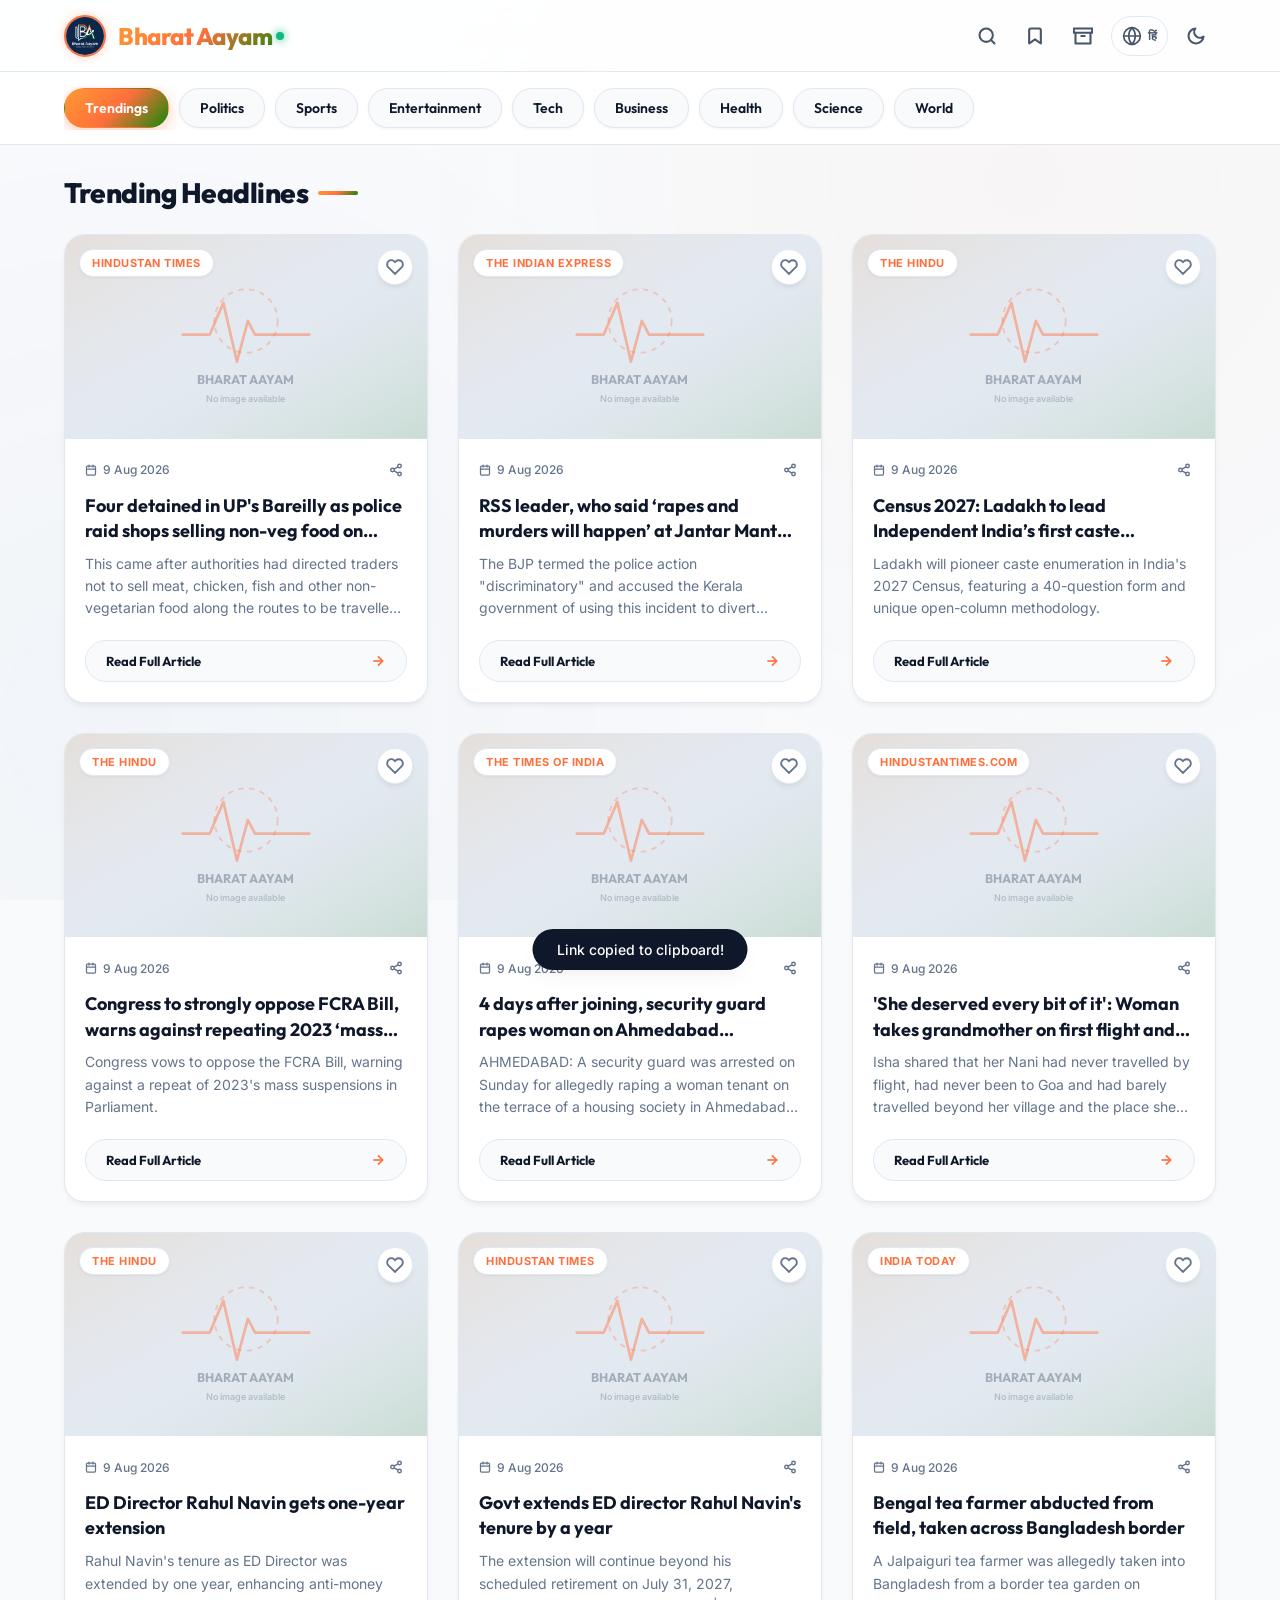
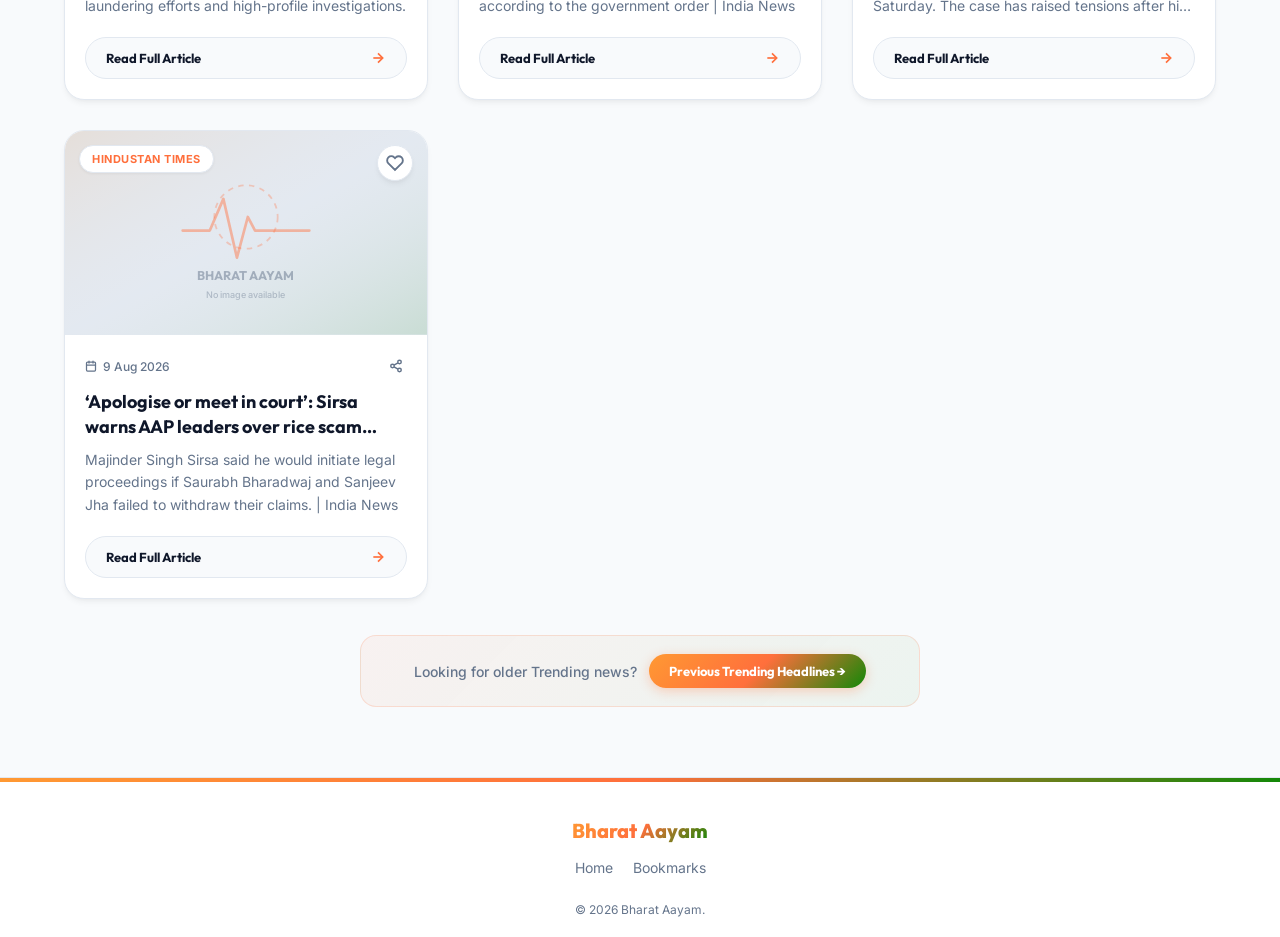
==== commit 735e9010: "Translation Search bar fix" ====
--- a/index.html
+++ b/index.html
@@ -219,9 +219,14 @@
   <div class="archive-overlay" id="archive-overlay">
     <!-- Archive Header -->
     <div class="archive-header">
-      <div class="archive-header-left">
-        <h2>News Archive</h2>
-        <p id="archive-header-subtitle">Browse all previously collected headlines</p>
+      <div class="archive-header-left" style="display: flex; align-items: center; gap: 12px;">
+        <button id="archive-back-btn" class="archive-back-btn" onclick="showArchiveSidebarOnMobile()" aria-label="Back to Dates">
+          ← Dates
+        </button>
+        <div>
+          <h2>News Archive</h2>
+          <p id="archive-header-subtitle">Browse all previously collected headlines</p>
+        </div>
       </div>
       <button class="archive-close-btn" onclick="closeArchive()" aria-label="Close Archive">&times;</button>
     </div>
--- a/style.css
+++ b/style.css
@@ -290,11 +290,18 @@
   position: absolute;
   right: 16px;
   color: var(--text-muted);
+  background: transparent;
+  border: none;
+  padding: 4px;
+  cursor: pointer;
   display: none;
+  align-items: center;
+  justify-content: center;
+  transition: color var(--transition-speed);
 }
 
 .clear-search-btn.show {
-  display: block;
+  display: flex;
 }
 
 .clear-search-btn:hover {
@@ -1421,8 +1428,37 @@
   font-size: 14px;
 }
 
+.archive-back-btn {
+  display: none;
+}
+
 /* Mobile archive layout */
 @media (max-width: 640px) {
+  /* Show back button only when the sidebar is NOT open (i.e. showing articles) */
+  .archive-overlay:not(.sidebar-open) .archive-back-btn {
+    display: inline-flex;
+    align-items: center;
+    justify-content: center;
+    background: var(--bg-card);
+    border: 1px solid var(--border-color);
+    color: var(--text-main);
+    padding: 8px 14px;
+    border-radius: 20px;
+    font-size: 13px;
+    font-weight: 700;
+    cursor: pointer;
+    font-family: var(--font-heading);
+    box-shadow: var(--shadow-sm);
+    transition: background var(--transition-speed);
+  }
+  .archive-overlay:not(.sidebar-open) .archive-back-btn:hover {
+    background: var(--border-color);
+  }
+
+  .archive-body {
+    position: relative;
+  }
+
   .archive-sidebar {
     display: none;
   }
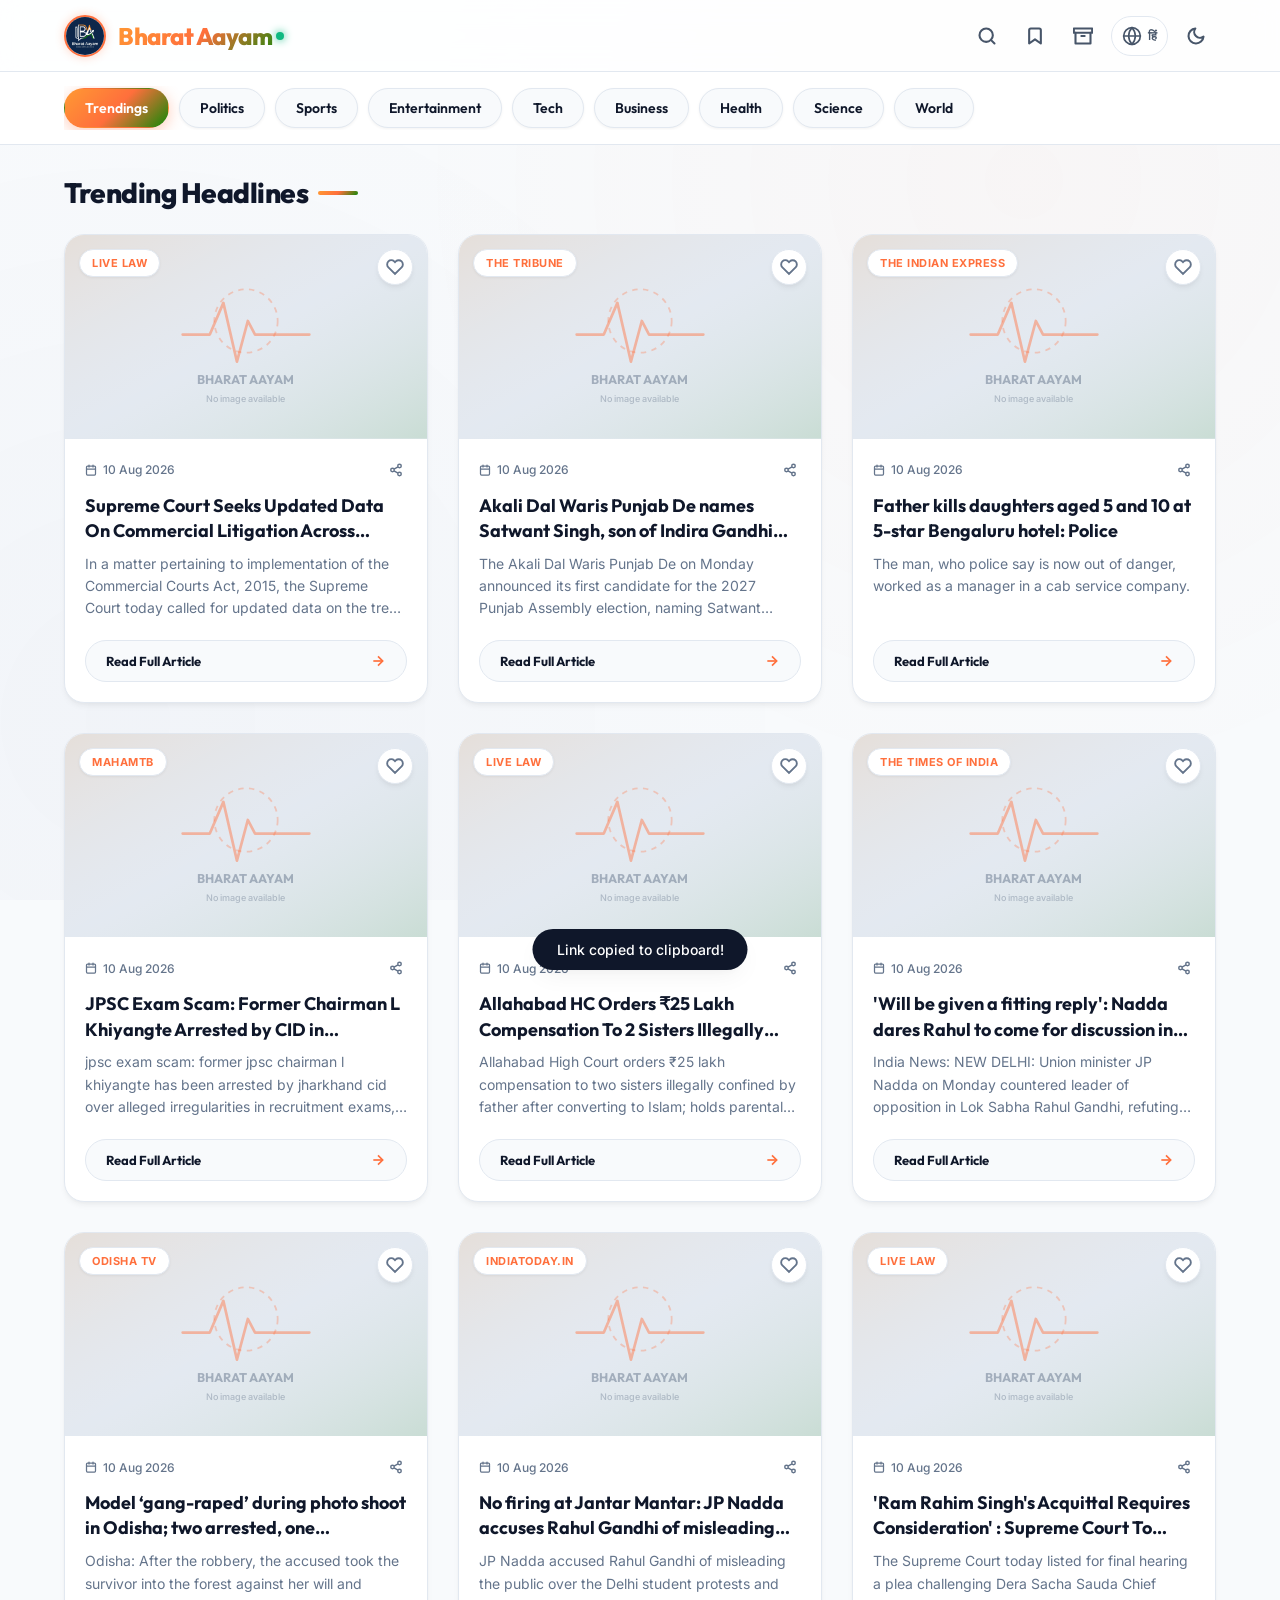
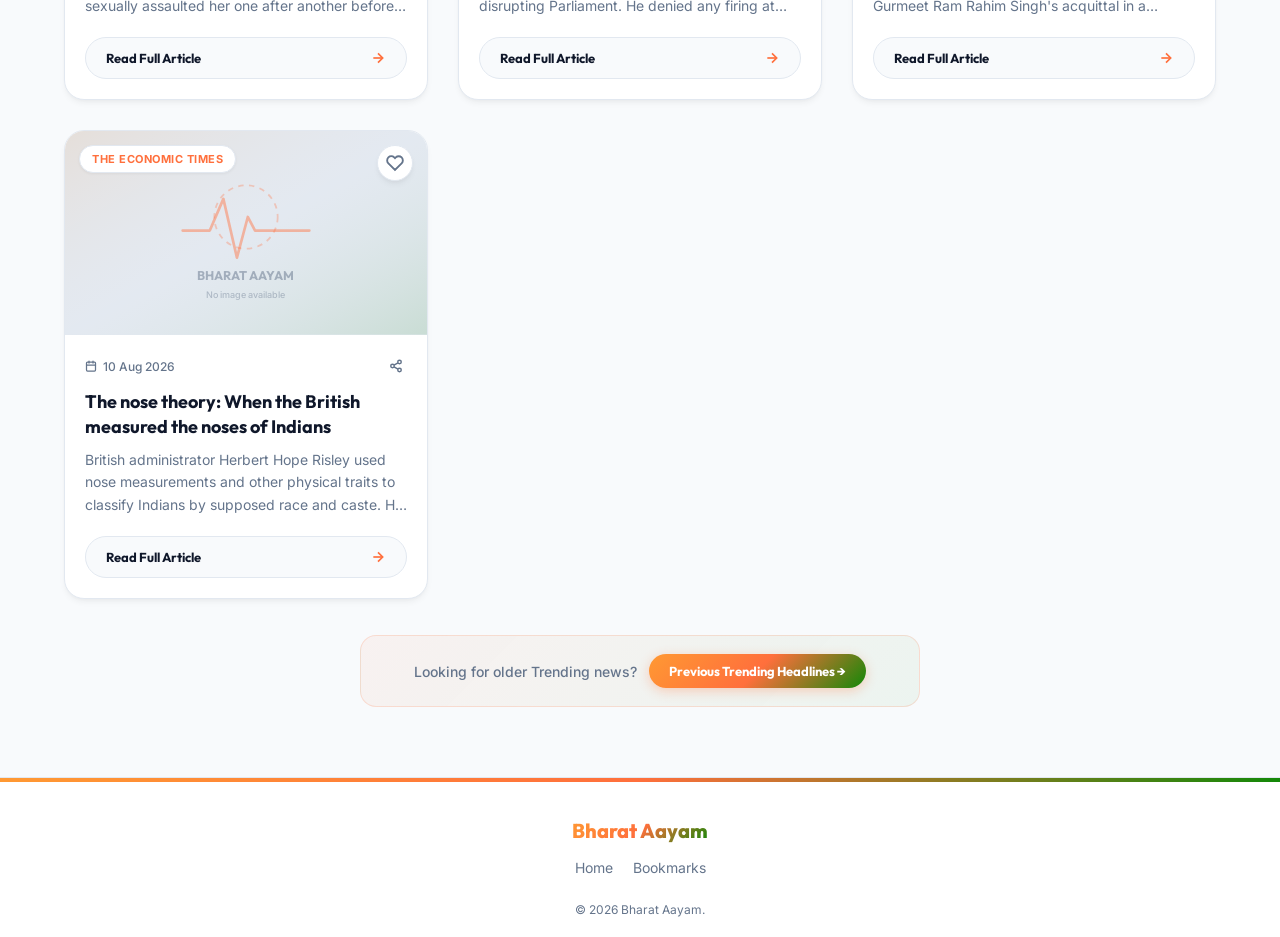
==== commit 4bbb1de4: "Configure SEO metadata, sitemap.xml, robots.txt, and dynamic alt tags" ====
--- a/index.html
+++ b/index.html
@@ -9,6 +9,7 @@
   <meta name="description" content="Get real-time, curated Indian news from Bharat Aayam. Stay updated on national politics, sports, entertainment, tech, business, and global events.">
   <meta name="keywords" content="Bharat Aayam, Indian news, politics, sports, entertainment, tech, business news, live updates, GNews">
   <meta name="author" content="Bharat Aayam">
+  <meta name="robots" content="index, follow">
   
   <!-- Open Graph / Facebook -->
   <meta property="og:type" content="website">
